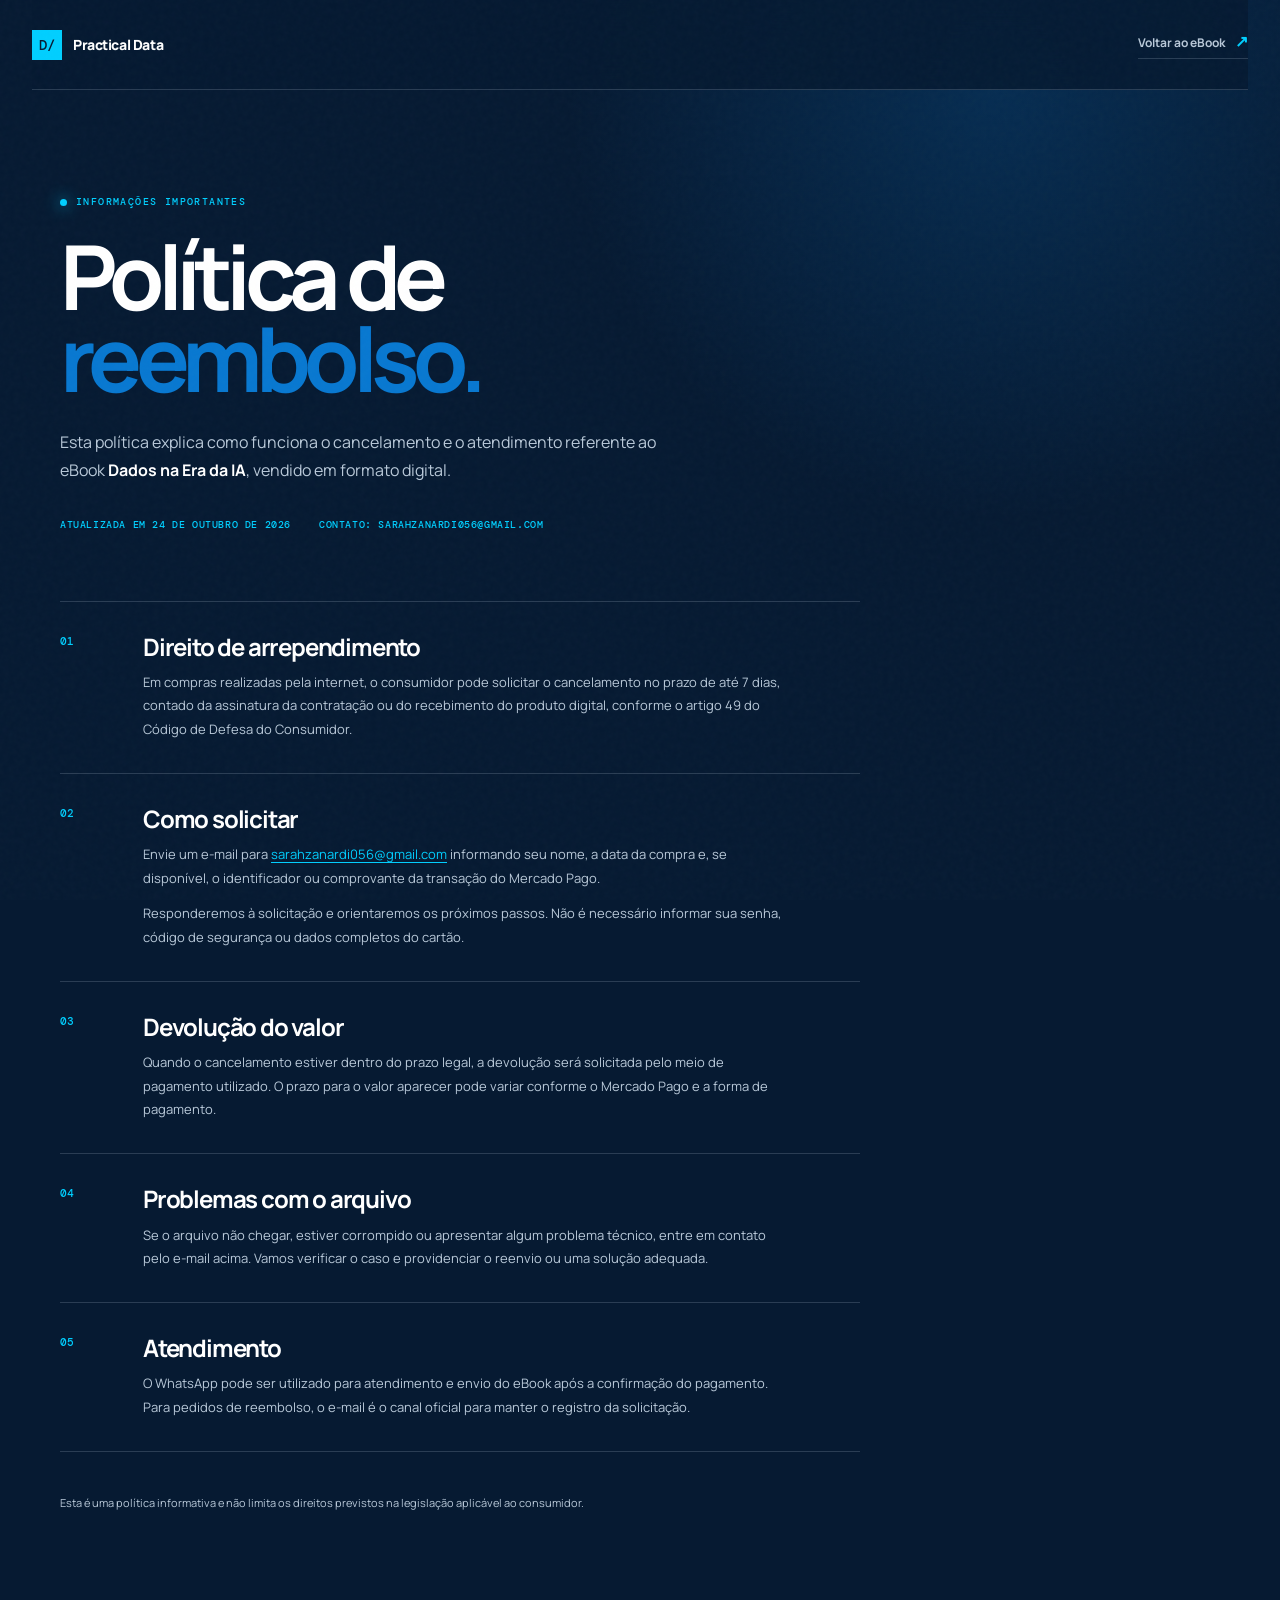
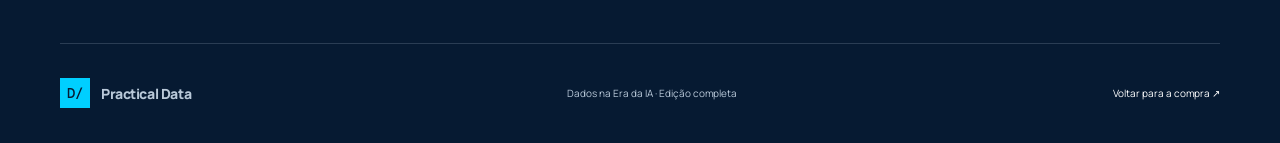
==== politica-reembolso.html @ a04f7b7a "Add refund policy and support contact" ====
<!doctype html>
<html lang="pt-BR">
  <head>
    <meta charset="UTF-8" />
    <meta name="viewport" content="width=device-width, initial-scale=1.0" />
    <meta name="description" content="Política de reembolso do eBook Dados na Era da IA." />
    <meta name="theme-color" content="#061A32" />
    <title>Política de reembolso | Dados na Era da IA</title>
    <link rel="icon" href="assets/social-card.svg" type="image/svg+xml" />
    <link rel="preconnect" href="https://fonts.googleapis.com" />
    <link rel="preconnect" href="https://fonts.gstatic.com" crossorigin />
    <link href="https://fonts.googleapis.com/css2?family=DM+Mono:wght@400;500&family=Manrope:wght@400;500;600;700;800&display=swap" rel="stylesheet" />
    <link rel="stylesheet" href="style.css" />
  </head>
  <body>
    <div class="noise" aria-hidden="true"></div>
    <header class="site-header">
      <a class="brand" href="index.html" aria-label="Voltar para a página inicial"><span class="brand-mark">D/</span><span>Practical Data</span></a>
      <a class="text-link" href="index.html">Voltar ao eBook <span>↗</span></a>
    </header>

    <main class="policy-page section-shell">
      <p class="eyebrow"><span class="eyebrow-dot"></span> informações importantes</p>
      <h1>Política de<br /><em>reembolso.</em></h1>
      <p class="policy-lead">Esta política explica como funciona o cancelamento e o atendimento referente ao eBook <strong>Dados na Era da IA</strong>, vendido em formato digital.</p>

      <div class="policy-meta"><span>Atualizada em 24 de outubro de 2026</span><span>Contato: sarahzanardi056@gmail.com</span></div>

      <section class="policy-content" aria-label="Política de reembolso">
        <article>
          <span class="policy-number">01</span>
          <h2>Direito de arrependimento</h2>
          <p>Em compras realizadas pela internet, o consumidor pode solicitar o cancelamento no prazo de até 7 dias, contado da assinatura da contratação ou do recebimento do produto digital, conforme o artigo 49 do Código de Defesa do Consumidor.</p>
        </article>

        <article>
          <span class="policy-number">02</span>
          <h2>Como solicitar</h2>
          <p>Envie um e-mail para <a href="mailto:sarahzanardi056@gmail.com">sarahzanardi056@gmail.com</a> informando seu nome, a data da compra e, se disponível, o identificador ou comprovante da transação do Mercado Pago.</p>
          <p>Responderemos à solicitação e orientaremos os próximos passos. Não é necessário informar sua senha, código de segurança ou dados completos do cartão.</p>
        </article>

        <article>
          <span class="policy-number">03</span>
          <h2>Devolução do valor</h2>
          <p>Quando o cancelamento estiver dentro do prazo legal, a devolução será solicitada pelo meio de pagamento utilizado. O prazo para o valor aparecer pode variar conforme o Mercado Pago e a forma de pagamento.</p>
        </article>

        <article>
          <span class="policy-number">04</span>
          <h2>Problemas com o arquivo</h2>
          <p>Se o arquivo não chegar, estiver corrompido ou apresentar algum problema técnico, entre em contato pelo e-mail acima. Vamos verificar o caso e providenciar o reenvio ou uma solução adequada.</p>
        </article>

        <article>
          <span class="policy-number">05</span>
          <h2>Atendimento</h2>
          <p>O WhatsApp pode ser utilizado para atendimento e envio do eBook após a confirmação do pagamento. Para pedidos de reembolso, o e-mail é o canal oficial para manter o registro da solicitação.</p>
        </article>
      </section>

      <p class="policy-note">Esta é uma política informativa e não limita os direitos previstos na legislação aplicável ao consumidor.</p>
    </main>

    <footer class="site-footer section-shell"><a class="brand" href="index.html"><span class="brand-mark">D/</span><span>Practical Data</span></a><p>Dados na Era da IA · Edição completa</p><a href="index.html#comprar">Voltar para a compra ↗</a></footer>
  </body>
</html>
---- style.css ----
:root {
  --ink: #ffffff;
  --muted: #b9c9d9;
  --paper: #061a32;
  --paper-light: #0b2747;
  --line: rgba(185, 201, 217, .2);
  --lime: #00cfff;
  --violet: #0878d1;
  --orange: #00cfff;
}

* { box-sizing: border-box; }
::selection { color: var(--paper); background: var(--lime); }
html { scroll-behavior: smooth; }
body { margin: 0; color: var(--ink); background: radial-gradient(circle at 78% 5%, rgba(8,120,209,.2), transparent 27rem), var(--paper); font-family: Manrope, Arial, sans-serif; overflow-x: hidden; }
.noise { pointer-events: none; position: fixed; inset: 0; z-index: 10; opacity: .035; background-image: url("data:image/svg+xml,%3Csvg viewBox='0 0 180 180' xmlns='http://www.w3.org/2000/svg'%3E%3Cfilter id='n'%3E%3CfeTurbulence type='fractalNoise' baseFrequency='.9' numOctaves='4' stitchTiles='stitch'/%3E%3C/filter%3E%3Crect width='100%25' height='100%25' filter='url(%23n)' opacity='.7'/%3E%3C/svg%3E"); }
a { color: inherit; text-decoration: none; }
.section-shell { width: min(1160px, calc(100% - 64px)); margin: 0 auto; }
.site-header { height: 90px; width: min(1280px, calc(100% - 64px)); margin: auto; display: flex; align-items: center; justify-content: space-between; border-bottom: 1px solid var(--line); position: sticky; top: 0; z-index: 5; background: rgba(6,26,50,.86); backdrop-filter: blur(18px); }
.brand { display: flex; align-items: center; gap: 11px; font-size: 14px; font-weight: 800; letter-spacing: -.03em; }
.brand-mark { display: grid; place-items: center; width: 30px; height: 30px; color: var(--paper); background: var(--lime); font: 500 14px/1 "DM Mono", monospace; }
.nav { display: flex; gap: 34px; align-items: center; color: var(--muted); font-size: 12px; font-weight: 600; }
.nav a { transition: color .2s ease; }
.nav a:hover, .site-footer a:hover { color: var(--lime); }
.nav-cta { color: var(--ink); border: 1px solid var(--line); padding: 12px 15px; transition: border-color .2s ease, background .2s ease; }.nav-cta:hover { color: var(--ink) !important; border-color: var(--lime); background: rgba(0,207,255,.08); }
.nav-cta span { color: var(--lime); margin-left: 15px; }
.menu-button { display: none; border: 0; background: none; color: var(--ink); font-size: 22px; }
.hero { min-height: 690px; display: grid; grid-template-columns: 1fr 1fr; align-items: center; gap: 50px; padding: 75px 0 100px; }
.eyebrow, .section-kicker, .price-label, .mini-label, .chapter-tag { font: 500 10px/1.4 "DM Mono", monospace; letter-spacing: .14em; text-transform: uppercase; }
.eyebrow { color: var(--lime); display: flex; align-items: center; gap: 9px; margin: 0 0 26px; }
.eyebrow-dot { width: 7px; height: 7px; background: var(--lime); border-radius: 50%; box-shadow: 0 0 15px var(--lime); }
h1, h2, h3, p { margin-top: 0; }
h1 { font-size: clamp(62px, 7vw, 102px); line-height: .92; letter-spacing: -.075em; margin-bottom: 28px; font-weight: 700; }
h1 em, h2 em { color: var(--violet); font-style: normal; }
.hero-text { max-width: 430px; color: var(--muted); font-size: 16px; line-height: 1.7; margin-bottom: 34px; }
.hero-actions { display: flex; gap: 24px; align-items: center; flex-wrap: wrap; }
.hero-meta { display: flex; gap: 24px; margin-top: 32px; color: var(--muted); }
.hero-meta span { display: grid; gap: 4px; padding-left: 12px; border-left: 1px solid var(--line); }
.hero-meta span:first-child { padding-left: 0; border-left: 0; }
.hero-meta strong { color: var(--ink); font: 500 12px "DM Mono", monospace; }
.hero-meta small { font-size: 9px; }
.button { display: inline-flex; align-items: center; justify-content: space-between; gap: 34px; min-width: 183px; padding: 16px 18px; font-size: 12px; font-weight: 800; transition: transform .2s ease, background .2s ease; }
.button:focus-visible, a:focus-visible, button:focus-visible { outline: 2px solid var(--orange); outline-offset: 4px; }
.button:hover { transform: translateY(-3px); }
.button-primary { color: var(--paper); background: var(--lime); }
.button-primary span { font-size: 20px; line-height: 10px; }
.text-link { color: var(--muted); font-size: 12px; font-weight: 700; border-bottom: 1px solid var(--line); padding-bottom: 6px; }
.text-link span { color: var(--lime); margin-left: 8px; font-size: 16px; }
.hero-proof { display: flex; align-items: stretch; gap: 24px; margin-top: 65px; color: var(--muted); font-size: 9px; line-height: 1.35; }
.proof-item { display: flex; align-items: center; gap: 8px; border-left: 1px solid var(--line); padding-left: 11px; }.proof-item:first-child { border-left: 0; padding-left: 0; }.proof-item strong { color: var(--lime); font: 500 11px "DM Mono", monospace; }.proof-item span { display: block; }
.hero-visual { height: 540px; position: relative; display: grid; place-items: center; }
.book { width: 292px; height: 405px; position: relative; z-index: 2; padding: 24px; display: flex; flex-direction: column; justify-content: space-between; color: var(--paper); background: linear-gradient(145deg, #00cfff, #0878d1); transform: rotate(7deg); box-shadow: 22px 24px 0 #04213d, 32px 35px 50px rgba(0,0,0,.35); }
.book::after { content: ""; position: absolute; left: -13px; top: 9px; bottom: 9px; width: 13px; background: #075a9f; transform: skewY(-24deg); transform-origin: right; }
.book-topline, .book-bottom { display: flex; justify-content: space-between; font: 500 9px/1.25 "DM Mono", monospace; letter-spacing: .08em; }
.book-title { font-size: 46px; line-height: .93; letter-spacing: -.09em; font-weight: 800; }
.book-title span { color: #061a32; }.book-chart { position: relative; display: flex; align-items: end; gap: 4px; height: 80px; padding: 10px 0; border-top: 1px solid rgba(6,26,50,.25); border-bottom: 1px solid rgba(6,26,50,.25); }
.book-chart span { width: 17px; background: rgba(6,26,50,.7); }.book-chart span:nth-child(1) { height: 24%; }.book-chart span:nth-child(2) { height: 43%; }.book-chart span:nth-child(3) { height: 38%; }.book-chart span:nth-child(4) { height: 74%; }.book-chart span:nth-child(5) { height: 57%; }.book-chart span:nth-child(6) { height: 92%; }.book-chart i { position: absolute; top: 29px; left: 0; width: 100%; border-top: 2px solid var(--violet); transform: rotate(-12deg); }
.orbit { position: absolute; border: 1px solid rgba(0,207,255,.35); border-radius: 50%; transform: rotate(-25deg); }
.orbit-one { width: 500px; height: 185px; }.orbit-two { width: 180px; height: 470px; transform: rotate(31deg); border-color: rgba(8,120,209,.35); }
.signal { position: absolute; z-index: 3; padding: 8px 10px; color: var(--lime); border: 1px solid rgba(0,207,255,.4); background: rgba(6,26,50,.86); font: 500 9px "DM Mono", monospace; letter-spacing: .08em; }
.signal-one { top: 80px; left: 4%; transform: rotate(-9deg); }.signal-two { right: 0; bottom: 90px; color: var(--violet); border-color: rgba(8,120,209,.5); transform: rotate(8deg); }
.book-shadow { position: absolute; width: 230px; height: 42px; bottom: 32px; border-radius: 50%; background: rgba(0,0,0,.35); filter: blur(20px); transform: rotate(-8deg); }
.floating-card { position: absolute; z-index: 4; display: grid; gap: 3px; padding: 13px 15px; width: 130px; background: var(--paper-light); border: 1px solid var(--line); box-shadow: 12px 13px 30px rgba(0,0,0,.18); transform: rotate(-4deg); }.floating-card strong { font-size: 18px; letter-spacing: -.06em; }.floating-card small { color: var(--muted); font-size: 9px; }.floating-card-top { top: 126px; right: 0; }.floating-card-bottom { left: 0; bottom: 78px; color: var(--ink); transform: rotate(5deg); }.floating-card-bottom strong { color: var(--lime); }
.ticker { overflow: hidden; border-top: 1px solid var(--line); border-bottom: 1px solid var(--line); padding: 19px 0; color: var(--lime); font: 500 11px "DM Mono", monospace; letter-spacing: .1em; white-space: nowrap; }
.ticker-track { display: flex; justify-content: space-around; min-width: 1150px; animation: marquee 25s linear infinite; }.ticker b { color: var(--violet); font-size: 15px; }
@keyframes marquee { to { transform: translateX(-25%); } }
.intro { padding: 135px 0 145px; }.section-kicker { color: var(--orange); margin-bottom: 34px; }.intro-content { display: grid; grid-template-columns: 1fr 1fr; gap: 12%; }.intro h2, .section-heading h2, .buy-copy h2 { font-size: clamp(43px, 5vw, 70px); line-height: .98; letter-spacing: -.075em; font-weight: 700; margin: 0; }.intro h2 span { color: var(--lime); }.intro-description { align-self: end; max-width: 380px; color: var(--muted); font-size: 14px; line-height: 1.8; }.intro-description strong { color: var(--ink); }.arrow-link { display: inline-block; margin-top: 23px; color: var(--ink); }
.audience-section { padding-bottom: 150px; }.audience-grid { display: grid; grid-template-columns: repeat(3, 1fr); gap: 12px; }.audience-card { min-height: 215px; padding: 24px; border-top: 1px solid var(--line); background: linear-gradient(140deg, rgba(255,255,255,.025), transparent); }.audience-card-accent { background: var(--violet); color: var(--paper); border-top-color: var(--violet); }.audience-index { color: var(--lime); font: 500 12px "DM Mono", monospace; }.audience-card-accent .audience-index { color: var(--paper); }.audience-card h3 { max-width: 230px; margin: 54px 0 12px; font-size: 19px; line-height: 1.05; letter-spacing: -.055em; }.audience-card p { max-width: 255px; color: var(--muted); font-size: 11px; line-height: 1.6; margin-bottom: 0; }.audience-card-accent p { color: rgba(6,26,50,.72); }
.content-section { padding: 0 0 150px; }.section-heading { display: flex; justify-content: space-between; gap: 40px; align-items: end; margin-bottom: 52px; }.section-heading p { max-width: 300px; color: var(--muted); font-size: 13px; line-height: 1.7; margin: 0 0 3px; }.chapter-grid { display: grid; grid-template-columns: repeat(4, 1fr); gap: 12px; }.chapter-card { position: relative; min-height: 300px; padding: 22px; border: 1px solid var(--line); display: flex; flex-direction: column; transition: background .25s ease, transform .25s ease; }.chapter-card:hover { background: var(--paper-light); transform: translateY(-5px); }.chapter-card-featured { color: var(--paper); background: var(--lime); border-color: var(--lime); }.chapter-card-featured:hover { background: #00b8e8; }.chapter-number { font: 500 11px "DM Mono", monospace; opacity: .65; }.chapter-icon { margin: 39px 0 auto; font-size: 31px; }.chapter-card h3 { max-width: 190px; font-size: 18px; line-height: 1.15; letter-spacing: -.05em; margin: 0 0 11px; }.chapter-card p { color: var(--muted); font-size: 11px; line-height: 1.6; margin: 0 0 23px; }.chapter-card-featured p { color: rgba(6,26,50,.7); }.chapter-tag { opacity: .65; }
.chapter-card h3 { min-height: 62px; }
.chapter-card p { min-height: 72px; }
.chapter-tag { margin-top: auto; }
.chapter-icon { margin: 39px 0 35px; }
.chapter-card h3, .audience-card h3 { text-wrap: balance; }
.audience-card { display: flex; flex-direction: column; }
.audience-card h3 { min-height: 40px; }
.audience-card p { min-height: 53px; }
.author-section { padding: 0 0 105px; }
.author-card { display: flex; align-items: center; gap: 24px; padding: 28px 32px; border-left: 2px solid var(--lime); background: rgba(255,255,255,.025); }
.author-photo { flex: 0 0 92px; width: 92px; height: 92px; object-fit: cover; object-position: center top; border: 2px solid var(--lime); border-radius: 50%; box-shadow: 0 0 0 7px rgba(0,207,255,.08); }
.author-copy { min-width: 0; }
.author-card .section-kicker { margin-bottom: 9px; }
.author-card h2 { margin: 0 0 5px; font-size: 25px; letter-spacing: -.06em; }
.author-card p { margin: 0 0 8px; color: var(--lime); font: 500 10px "DM Mono", monospace; letter-spacing: .08em; text-transform: uppercase; }
.author-card span { color: var(--muted); font-size: 12px; line-height: 1.6; }
.preview-section { padding: 0 0 150px; }
.preview-heading { margin-bottom: 42px; }
.preview-grid { display: grid; grid-template-columns: 1.12fr 1fr 1fr; gap: 14px; align-items: start; }
.preview-page { position: relative; margin: 0; padding: 10px 10px 18px; background: #fff; box-shadow: 0 18px 40px rgba(0,0,0,.18); transform: rotate(2deg); }
.preview-page:nth-child(2) { transform: rotate(-1deg); margin-top: 28px; }
.preview-page:nth-child(3) { transform: rotate(2.5deg); margin-top: 12px; }
.preview-page img { display: block; width: 100%; height: auto; }
.preview-page figcaption { position: absolute; right: 14px; bottom: 4px; color: #6f7f90; font: 500 9px "DM Mono", monospace; letter-spacing: .1em; text-transform: uppercase; }
.preview-footer { display: flex; align-items: center; justify-content: space-between; gap: 20px; margin-top: 34px; color: var(--muted); font: 500 10px "DM Mono", monospace; letter-spacing: .08em; text-transform: uppercase; }
.preview-footer .text-link { color: var(--ink); font: 700 12px Manrope, Arial, sans-serif; letter-spacing: 0; text-transform: none; }
.quote-section { padding: 115px 0 150px; position: relative; text-align: center; }.quote-mark { color: var(--violet); font: 800 120px/0.8 Georgia, serif; height: 60px; }.quote-section blockquote { margin: 0 auto 34px; font-size: clamp(30px, 4.2vw, 54px); line-height: 1.05; letter-spacing: -.07em; font-weight: 700; }.quote-section blockquote span { color: var(--lime); }.quote-line { width: 40px; height: 1px; margin: auto; background: var(--orange); }.quote-caption { color: var(--muted); font: 500 10px "DM Mono", monospace; letter-spacing: .1em; text-transform: uppercase; margin: 18px 0 0; }
.faq-section { padding: 0 0 150px; }
.faq-heading { margin-bottom: 38px; }
.faq-list { border-top: 1px solid var(--line); }
.faq-list details { border-bottom: 1px solid var(--line); }
.faq-list summary { display: flex; align-items: center; justify-content: space-between; gap: 20px; padding: 22px 0; color: var(--ink); font-size: 16px; font-weight: 700; cursor: pointer; list-style: none; }
.faq-list summary::-webkit-details-marker { display: none; }
.faq-list summary::after { content: "+"; color: var(--lime); font: 500 20px "DM Mono", monospace; }
.faq-list details[open] summary::after { content: "−"; }
.faq-list details p { max-width: 620px; padding: 0 45px 23px 0; color: var(--muted); font-size: 13px; line-height: 1.7; margin: 0; }
.trust-section { padding: 0 0 105px; }
.trust-card { display: grid; grid-template-columns: 1fr 1.25fr auto; gap: 36px; align-items: end; padding: 38px 42px; border: 1px solid var(--line); background: linear-gradient(135deg, rgba(0,207,255,.08), rgba(8,120,209,.08)); }
.trust-intro .section-kicker { margin-bottom: 18px; }
.trust-intro h2 { margin: 0 0 14px; font-size: clamp(30px, 4vw, 48px); line-height: .95; letter-spacing: -.07em; }
.trust-intro h2 em { color: var(--lime); font-style: normal; }
.trust-intro p { max-width: 265px; margin: 0; color: var(--muted); font-size: 12px; line-height: 1.65; }
.trust-points { display: grid; gap: 13px; }
.trust-points div { display: flex; align-items: center; gap: 15px; padding-bottom: 13px; border-bottom: 1px solid var(--line); color: var(--muted); font-size: 12px; }
.trust-points div:last-child { padding-bottom: 0; border-bottom: 0; }
.trust-points strong { color: var(--lime); font: 500 11px "DM Mono", monospace; }
.sample-link { white-space: nowrap; color: var(--ink); }
.buy-section { padding-bottom: 105px; }.buy-card { display: grid; grid-template-columns: 1fr 365px; min-height: 390px; background: var(--paper-light); border: 1px solid var(--line); }.buy-copy { padding: 50px; }.buy-copy .section-kicker { margin-bottom: 25px; }.buy-copy h2 { margin-bottom: 23px; }.buy-copy p { color: var(--muted); font-size: 13px; line-height: 1.7; max-width: 390px; }.buy-features { display: flex; flex-wrap: wrap; gap: 10px 20px; margin-top: 35px; color: var(--lime); font: 500 10px "DM Mono", monospace; text-transform: uppercase; }.buy-action { color: var(--paper); padding: 50px; background: var(--lime); display: flex; flex-direction: column; align-items: flex-start; }.buy-action .price-label { color: rgba(6,26,50,.65); }.price { margin: 20px 0 4px; font-size: 22px; letter-spacing: -.05em; }.price strong { font-size: 68px; line-height: .8; letter-spacing: -.1em; }.price sup { font-size: 25px; vertical-align: top; }.buy-action p { color: rgba(6,26,50,.67); font-size: 11px; margin-bottom: 23px; }.button-large { width: 100%; min-width: 0; background: var(--paper); color: var(--ink); }.buy-action small { margin-top: 17px; color: rgba(6,26,50,.65); font-size: 9px; }.site-footer { display: flex; align-items: center; justify-content: space-between; min-height: 100px; border-top: 1px solid var(--line); color: var(--muted); font-size: 10px; }.site-footer p { margin: 0; }.site-footer a:last-child { color: var(--ink); }
.manual-checkout { margin-top: 12px; padding: 42px 50px; border: 1px solid var(--line); background: rgba(255,255,255,.018); }.manual-heading { display: flex; align-items: end; justify-content: space-between; gap: 30px; margin-bottom: 34px; }.manual-heading .section-kicker { margin-bottom: 0; }.manual-heading h3 { margin: 0; font-size: clamp(27px, 3vw, 42px); line-height: .95; letter-spacing: -.07em; }.manual-heading em { color: var(--lime); font-style: normal; }.steps-grid { display: grid; grid-template-columns: repeat(3, 1fr); gap: 12px; }.step-card { min-height: 215px; padding: 20px; border: 1px solid var(--line); }.step-number { color: var(--orange); font: 500 11px "DM Mono", monospace; }.step-card h4 { margin: 45px 0 11px; font-size: 17px; letter-spacing: -.04em; }.step-card p { min-height: 54px; color: var(--muted); font-size: 11px; line-height: 1.6; }.step-card p strong { color: var(--ink); }.pix-row { display: flex; align-items: center; justify-content: space-between; gap: 8px; margin-top: 18px; padding: 8px 8px 8px 11px; background: var(--paper-light); }.pix-row code { color: var(--lime); font: 500 11px "DM Mono", monospace; letter-spacing: .04em; }.pix-row button { border: 0; padding: 7px 9px; color: var(--paper); background: var(--lime); font: 500 9px "DM Mono", monospace; cursor: pointer; }.copy-feedback { display: block; min-height: 14px; margin-top: 7px; color: var(--lime); font-size: 9px; }.step-link { display: inline-block; margin-top: 18px; color: var(--lime); border-bottom: 1px solid var(--line); padding-bottom: 5px; font-size: 11px; font-weight: 700; }.step-link span { margin-left: 5px; }.delivery-label { display: inline-block; margin-top: 18px; color: var(--lime); font: 500 9px "DM Mono", monospace; text-transform: uppercase; letter-spacing: .1em; }
.mobile-buy-bar { display: none; }
@media (max-width: 850px) { .section-shell, .site-header { width: min(100% - 40px, 600px); }.site-header { height: 74px; }.nav { display: none; }.nav.is-open { position: absolute; top: 74px; left: 0; right: 0; display: flex; flex-direction: column; align-items: stretch; gap: 0; padding: 8px; background: var(--paper-light); border: 1px solid var(--line); }.nav.is-open a { padding: 14px; }.nav.is-open .nav-cta { border: 0; }.menu-button { display: block; }.hero { min-height: auto; grid-template-columns: 1fr; padding: 80px 0 70px; }.hero-copy { text-align: left; }.hero-proof { margin-top: 50px; gap: 18px; }.hero-meta { gap: 15px; }.hero-visual { height: 500px; margin-top: 15px; }.floating-card-top { right: 2%; }.floating-card-bottom { left: 2%; }.intro, .quote-section { padding: 100px 0; }.intro-content { grid-template-columns: 1fr; gap: 40px; }.audience-section { padding-bottom: 100px; }.audience-grid { grid-template-columns: 1fr; }.audience-card { min-height: 180px; }.audience-card h3 { margin-top: 38px; }.section-heading { display: block; }.section-heading p { margin-top: 30px; }.chapter-grid { grid-template-columns: repeat(2, 1fr); }.preview-grid { grid-template-columns: 1.08fr 1fr; }.preview-page:nth-child(3) { display: none; }.trust-card { grid-template-columns: 1fr; gap: 28px; }.trust-intro p { max-width: 380px; }.sample-link { justify-self: start; }.buy-card { grid-template-columns: 1fr; }.buy-action { padding: 40px; }.manual-checkout { padding: 36px 28px; }.manual-heading { display: block; }.manual-heading .section-kicker { margin-bottom: 26px; }.steps-grid { grid-template-columns: 1fr; }.step-card { min-height: 180px; }.site-footer { gap: 20px; flex-wrap: wrap; padding: 30px 0; } }
@media (max-width: 480px) { body { padding-bottom: 68px; } h1 { font-size: 60px; }.hero-text { font-size: 14px; }.hero-proof { flex-wrap: wrap; gap: 14px; }.hero-meta { flex-wrap: wrap; gap: 14px; }.hero-meta span { min-width: 84px; }.hero-visual { transform: scale(.82); transform-origin: top center; height: 430px; margin-bottom: -45px; margin-left: -9%; margin-right: -9%; }.chapter-grid { grid-template-columns: 1fr; }.chapter-card { min-height: 250px; }.preview-section { padding-bottom: 100px; }.preview-grid { grid-template-columns: 1fr; gap: 26px; }.preview-page, .preview-page:nth-child(2), .preview-page:nth-child(3) { margin: 0 auto; max-width: 310px; }.preview-page:nth-child(2) { display: none; }.preview-footer { display: block; }.preview-footer .text-link { display: inline-block; margin-top: 16px; }.buy-copy { padding: 35px 28px; }.buy-action { padding: 35px 28px; }.site-footer { align-items: flex-start; flex-direction: column; }.mobile-buy-bar { position: fixed; z-index: 8; right: 14px; bottom: 14px; left: 14px; display: flex; align-items: center; justify-content: space-between; padding: 16px 18px; color: var(--paper); background: var(--lime); box-shadow: 0 12px 30px rgba(0,0,0,.28); font-size: 12px; font-weight: 800; }.mobile-buy-bar span { font-size: 19px; } }
@media (max-width: 480px) { .author-card { align-items: flex-start; padding: 24px; } .author-photo { flex-basis: 70px; width: 70px; height: 70px; } }
@media (max-width: 1150px) and (min-width: 851px) { .section-shell { width: min(100% - 52px, 1040px); }.hero { gap: 24px; }.chapter-grid { grid-template-columns: repeat(2, 1fr); }.chapter-card { min-height: 320px; } }
@media (max-width: 650px) { .section-shell, .site-header { width: calc(100% - 32px); }.chapter-grid { grid-template-columns: 1fr; }.chapter-card { min-height: 270px; }.hero { padding-top: 58px; }.hero-visual { height: 460px; }.author-card { gap: 18px; padding: 24px; }.author-photo { flex-basis: 78px; width: 78px; height: 78px; } }
@media (max-width: 480px) { h1 { font-size: clamp(48px, 15vw, 60px); }.hero-actions { align-items: stretch; }.hero-actions .button { width: 100%; }.hero-actions .text-link { align-self: flex-start; }.hero-visual { transform: scale(.76); margin-left: -16%; margin-right: -16%; }.faq-list summary { font-size: 14px; }.buy-action .price strong { font-size: 56px; }.author-card { display: grid; grid-template-columns: auto 1fr; }.author-copy { align-self: center; }.author-card h2 { font-size: 22px; }.author-card p { line-height: 1.5; } }

.skip-link { position: fixed; top: 12px; left: 12px; z-index: 20; padding: 10px 14px; color: var(--paper); background: var(--lime); font-size: 12px; font-weight: 800; transform: translateY(-150%); transition: transform .2s ease; }
.skip-link:focus { transform: translateY(0); }
.benefits-section { padding: 0 0 150px; }
.benefits-heading { margin-bottom: 42px; }
.benefits-grid { display: grid; grid-template-columns: repeat(3, 1fr); gap: 12px; }
.benefit-card { min-height: 210px; padding: 24px; border: 1px solid var(--line); background: linear-gradient(140deg, rgba(255,255,255,.025), transparent); transition: border-color .25s ease, background .25s ease, transform .25s ease; }
.benefit-card:hover { border-color: rgba(0,207,255,.55); background: rgba(0,207,255,.06); transform: translateY(-4px); }
.benefit-index { color: var(--lime); font: 500 11px "DM Mono", monospace; }
.benefit-card h3 { max-width: 230px; margin: 58px 0 12px; font-size: 19px; line-height: 1.05; letter-spacing: -.055em; }
.benefit-card p { max-width: 275px; margin: 0; color: var(--muted); font-size: 11px; line-height: 1.6; }
@media (max-width: 850px) { .benefits-section { padding-bottom: 100px; }.benefits-grid { grid-template-columns: 1fr; }.benefit-card { min-height: 180px; }.benefit-card h3 { margin-top: 38px; } }
@media (prefers-reduced-motion: reduce) { *, *::before, *::after { scroll-behavior: auto !important; animation-duration: .001ms !important; animation-iteration-count: 1 !important; transition-duration: .001ms !important; } }
.policy-page { padding: 105px 0 130px; }
.policy-page h1 { max-width: 720px; margin-bottom: 28px; }
.policy-lead { max-width: 620px; color: var(--muted); font-size: 16px; line-height: 1.75; }
.policy-lead strong, .policy-content strong { color: var(--ink); }
.policy-meta { display: flex; flex-wrap: wrap; gap: 12px 28px; margin: 34px 0 70px; color: var(--lime); font: 500 10px "DM Mono", monospace; letter-spacing: .06em; text-transform: uppercase; }
.policy-content { max-width: 800px; border-top: 1px solid var(--line); }
.policy-content article { display: grid; grid-template-columns: 55px 1fr; column-gap: 28px; padding: 32px 0; border-bottom: 1px solid var(--line); }
.policy-number { color: var(--lime); font: 500 11px "DM Mono", monospace; }
.policy-content h2 { margin: 0 0 12px; color: var(--ink); font-size: 24px; line-height: 1.05; letter-spacing: -.05em; }
.policy-content p { grid-column: 2; max-width: 650px; margin: 0 0 12px; color: var(--muted); font-size: 13px; line-height: 1.8; }
.policy-content p:last-child { margin-bottom: 0; }
.policy-content a { color: var(--lime); text-decoration: underline; text-underline-offset: 3px; }
.policy-note { max-width: 700px; margin: 42px 0 0; color: var(--muted); font-size: 11px; line-height: 1.7; }
.site-footer a { transition: color .2s ease; }
@media (max-width: 650px) { .policy-page { padding: 70px 0 95px; }.policy-meta { margin-bottom: 48px; line-height: 1.6; }.policy-content article { grid-template-columns: 35px 1fr; column-gap: 15px; }.policy-content h2 { font-size: 20px; }.policy-content p { grid-column: 2; font-size: 12px; }.policy-note { margin-top: 32px; } }
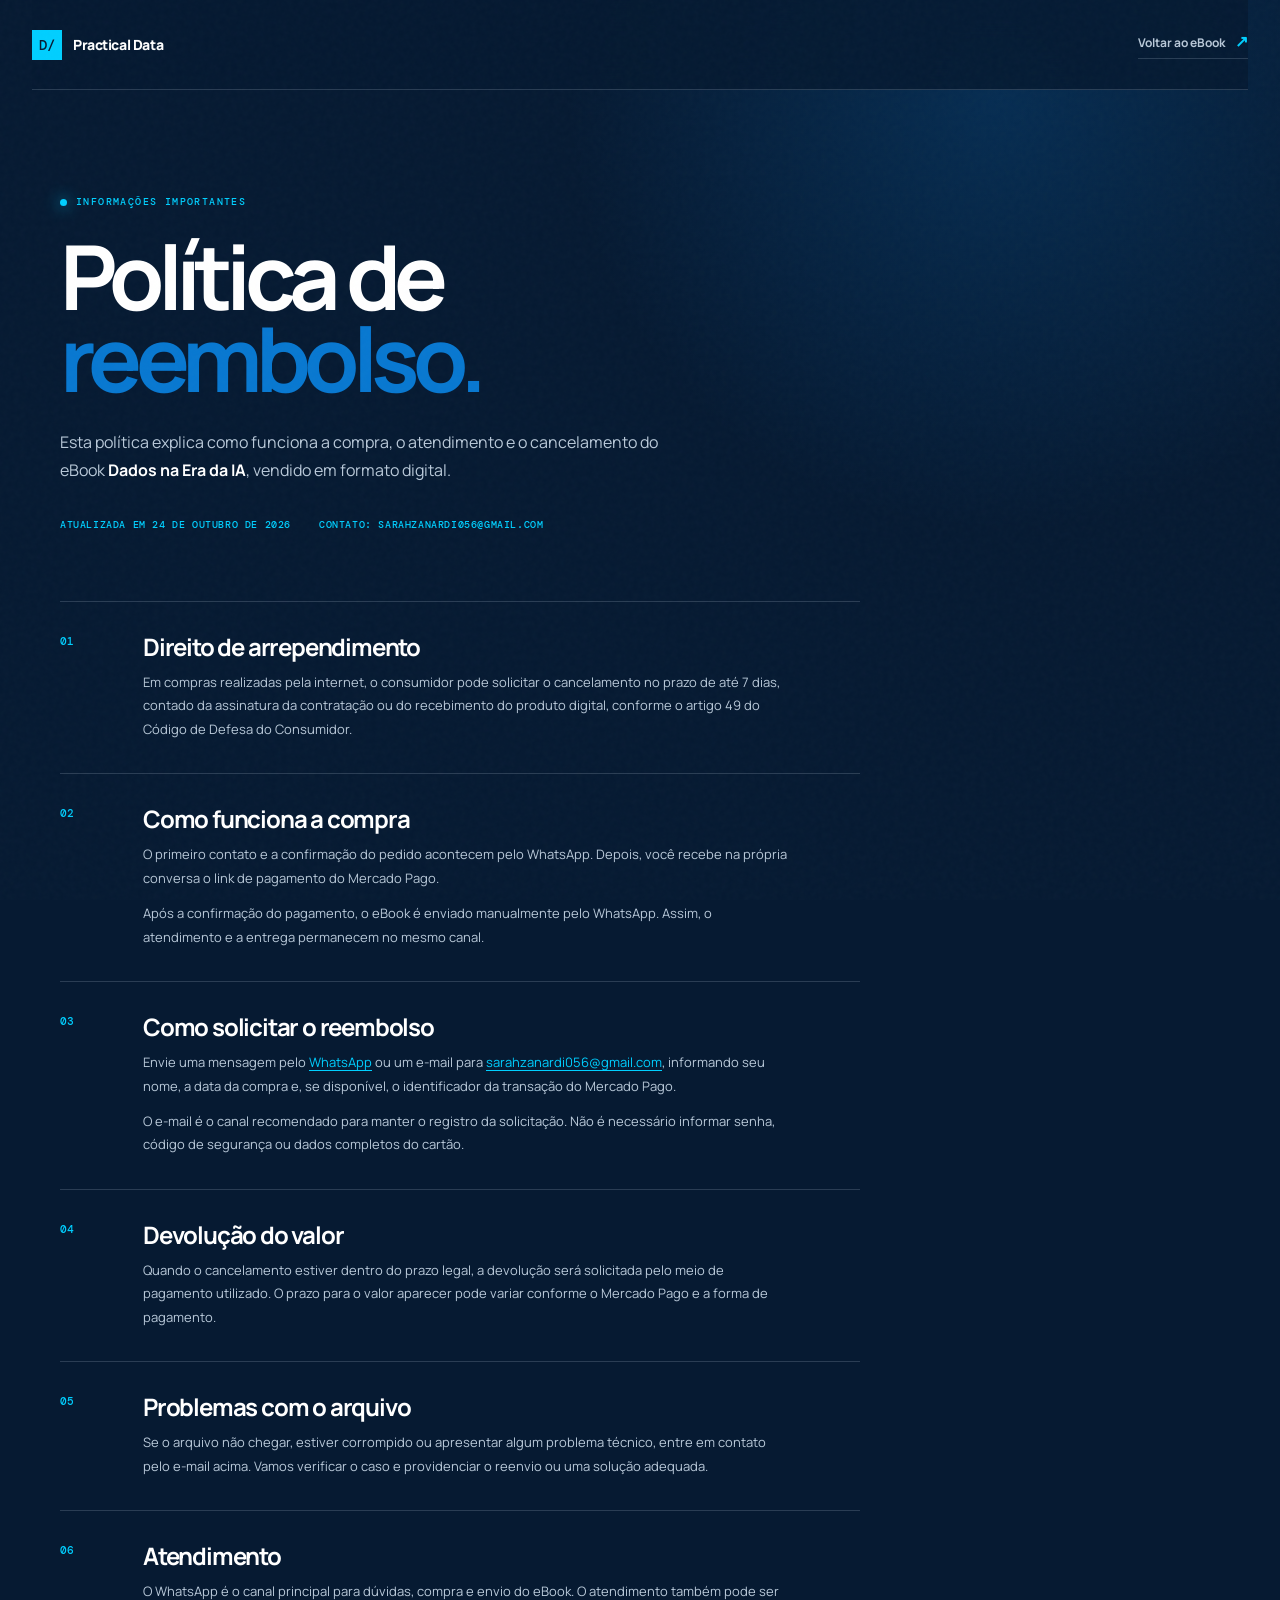
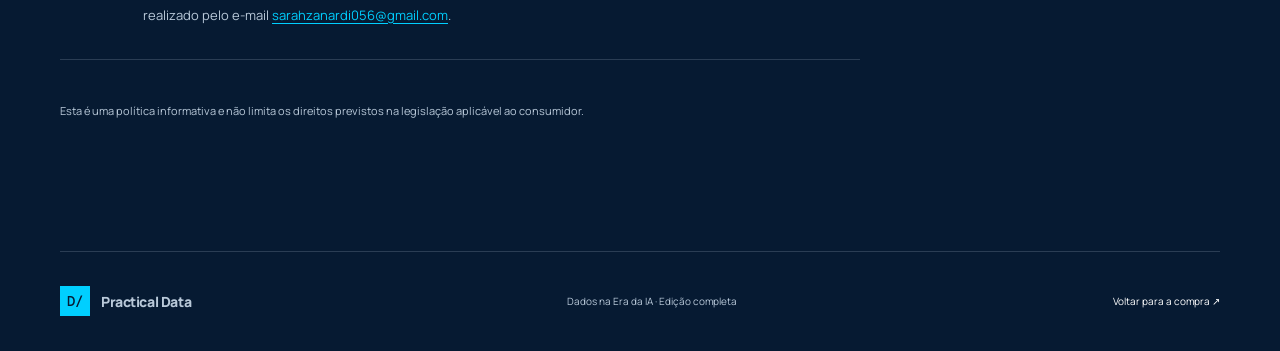
==== commit 66531b7b: "Align refund policy with WhatsApp checkout" ====
--- a/politica-reembolso.html
+++ b/politica-reembolso.html
@@ -22,7 +22,7 @@
     <main class="policy-page section-shell">
       <p class="eyebrow"><span class="eyebrow-dot"></span> informações importantes</p>
       <h1>Política de<br /><em>reembolso.</em></h1>
-      <p class="policy-lead">Esta política explica como funciona o cancelamento e o atendimento referente ao eBook <strong>Dados na Era da IA</strong>, vendido em formato digital.</p>
+      <p class="policy-lead">Esta política explica como funciona a compra, o atendimento e o cancelamento do eBook <strong>Dados na Era da IA</strong>, vendido em formato digital.</p>
 
       <div class="policy-meta"><span>Atualizada em 24 de outubro de 2026</span><span>Contato: sarahzanardi056@gmail.com</span></div>
 
@@ -35,27 +35,34 @@
 
         <article>
           <span class="policy-number">02</span>
-          <h2>Como solicitar</h2>
-          <p>Envie um e-mail para <a href="mailto:sarahzanardi056@gmail.com">sarahzanardi056@gmail.com</a> informando seu nome, a data da compra e, se disponível, o identificador ou comprovante da transação do Mercado Pago.</p>
-          <p>Responderemos à solicitação e orientaremos os próximos passos. Não é necessário informar sua senha, código de segurança ou dados completos do cartão.</p>
+          <h2>Como funciona a compra</h2>
+          <p>O primeiro contato e a confirmação do pedido acontecem pelo WhatsApp. Depois, você recebe na própria conversa o link de pagamento do Mercado Pago.</p>
+          <p>Após a confirmação do pagamento, o eBook é enviado manualmente pelo WhatsApp. Assim, o atendimento e a entrega permanecem no mesmo canal.</p>
         </article>
 
         <article>
           <span class="policy-number">03</span>
+          <h2>Como solicitar o reembolso</h2>
+          <p>Envie uma mensagem pelo <a href="https://wa.me/5519992789275" target="_blank" rel="noopener">WhatsApp</a> ou um e-mail para <a href="mailto:sarahzanardi056@gmail.com">sarahzanardi056@gmail.com</a>, informando seu nome, a data da compra e, se disponível, o identificador da transação do Mercado Pago.</p>
+          <p>O e-mail é o canal recomendado para manter o registro da solicitação. Não é necessário informar senha, código de segurança ou dados completos do cartão.</p>
+        </article>
+
+        <article>
+          <span class="policy-number">04</span>
           <h2>Devolução do valor</h2>
           <p>Quando o cancelamento estiver dentro do prazo legal, a devolução será solicitada pelo meio de pagamento utilizado. O prazo para o valor aparecer pode variar conforme o Mercado Pago e a forma de pagamento.</p>
         </article>
 
         <article>
-          <span class="policy-number">04</span>
+          <span class="policy-number">05</span>
           <h2>Problemas com o arquivo</h2>
           <p>Se o arquivo não chegar, estiver corrompido ou apresentar algum problema técnico, entre em contato pelo e-mail acima. Vamos verificar o caso e providenciar o reenvio ou uma solução adequada.</p>
         </article>
 
         <article>
-          <span class="policy-number">05</span>
+          <span class="policy-number">06</span>
           <h2>Atendimento</h2>
-          <p>O WhatsApp pode ser utilizado para atendimento e envio do eBook após a confirmação do pagamento. Para pedidos de reembolso, o e-mail é o canal oficial para manter o registro da solicitação.</p>
+          <p>O WhatsApp é o canal principal para dúvidas, compra e envio do eBook. O atendimento também pode ser realizado pelo e-mail <a href="mailto:sarahzanardi056@gmail.com">sarahzanardi056@gmail.com</a>.</p>
         </article>
       </section>
 
--- a/style.css
+++ b/style.css
@@ -124,6 +124,13 @@
 @media (max-width: 650px) { .section-shell, .site-header { width: calc(100% - 32px); }.chapter-grid { grid-template-columns: 1fr; }.chapter-card { min-height: 270px; }.hero { padding-top: 58px; }.hero-visual { height: 460px; }.author-card { gap: 18px; padding: 24px; }.author-photo { flex-basis: 78px; width: 78px; height: 78px; } }
 @media (max-width: 480px) { h1 { font-size: clamp(48px, 15vw, 60px); }.hero-actions { align-items: stretch; }.hero-actions .button { width: 100%; }.hero-actions .text-link { align-self: flex-start; }.hero-visual { transform: scale(.76); margin-left: -16%; margin-right: -16%; }.faq-list summary { font-size: 14px; }.buy-action .price strong { font-size: 56px; }.author-card { display: grid; grid-template-columns: auto 1fr; }.author-copy { align-self: center; }.author-card h2 { font-size: 22px; }.author-card p { line-height: 1.5; } }
 
+@media (max-width: 900px) {
+  html, body { max-width: 100%; overflow-x: hidden; }
+  .audience-grid { grid-template-columns: 1fr; }
+  .audience-card { width: 100%; min-height: 190px; }
+  .audience-card h3 { margin-top: 34px; }
+}
+
 .skip-link { position: fixed; top: 12px; left: 12px; z-index: 20; padding: 10px 14px; color: var(--paper); background: var(--lime); font-size: 12px; font-weight: 800; transform: translateY(-150%); transition: transform .2s ease; }
 .skip-link:focus { transform: translateY(0); }
 .benefits-section { padding: 0 0 150px; }
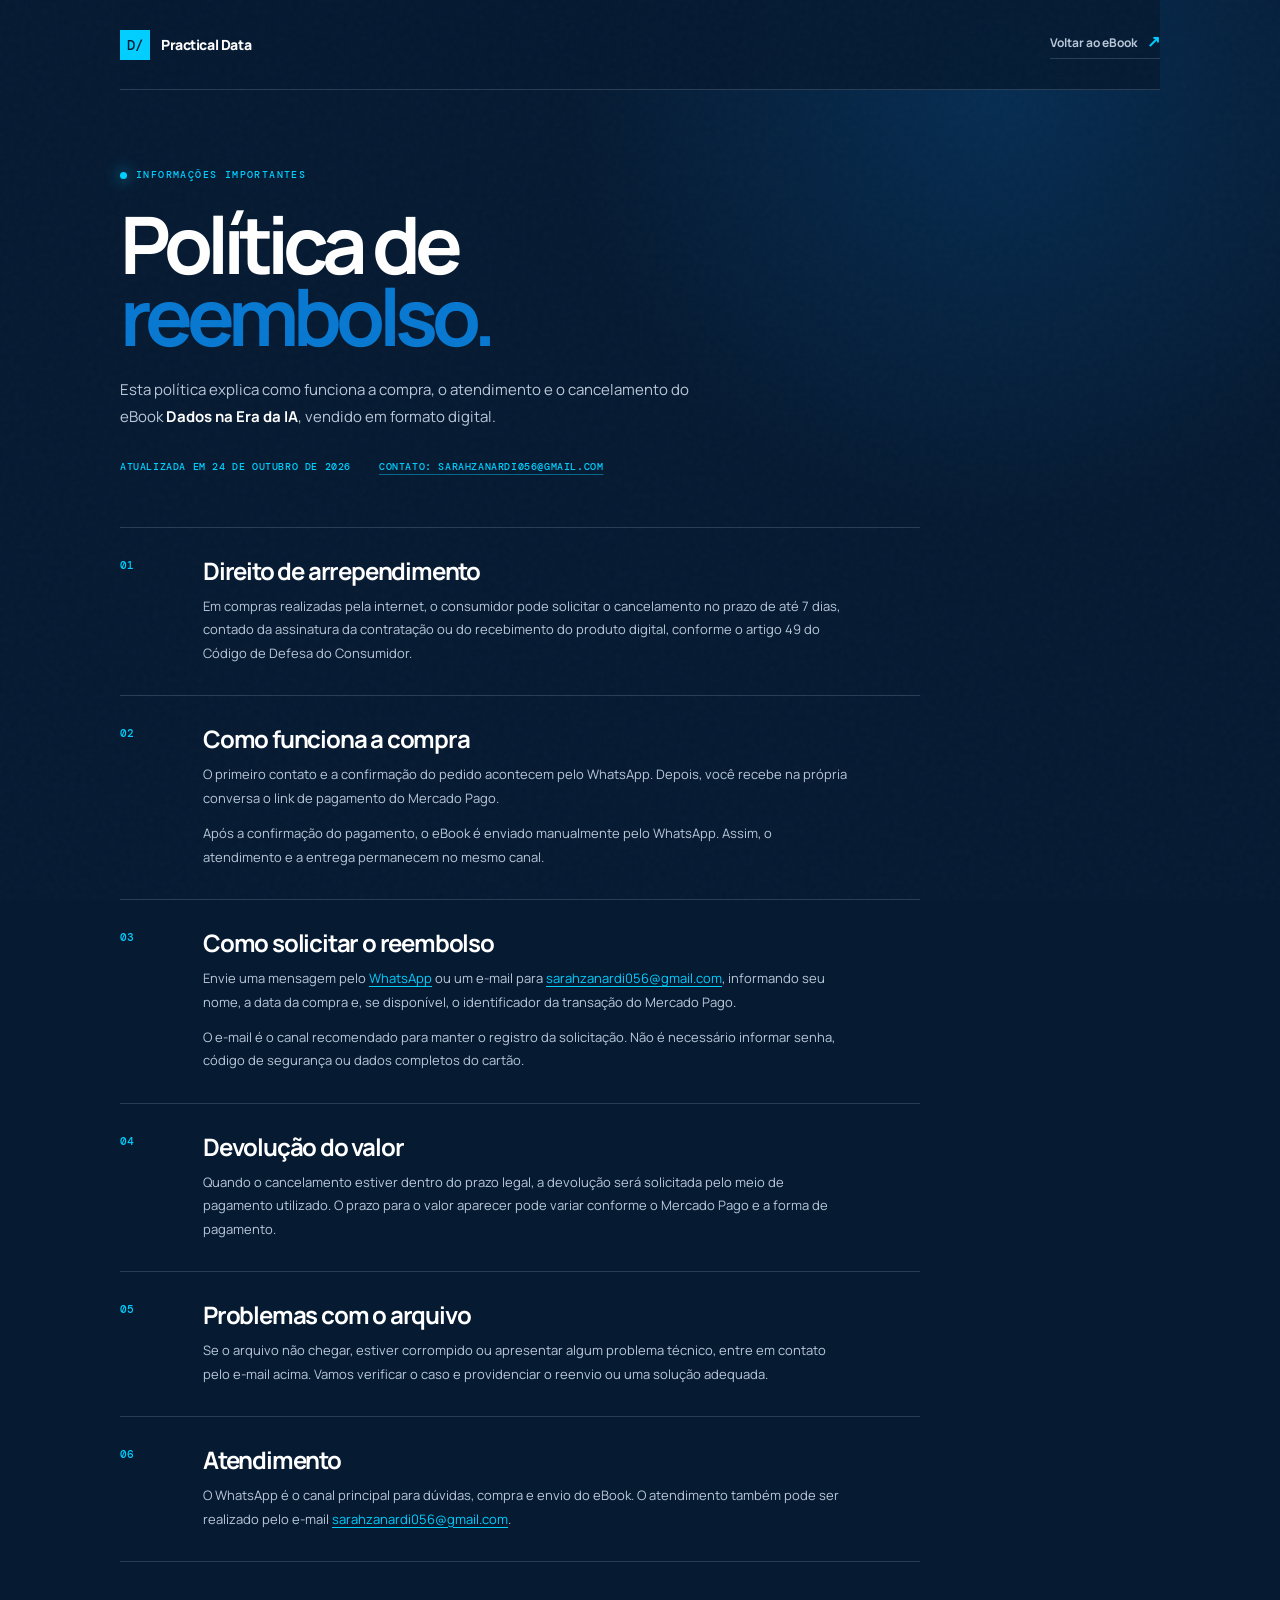
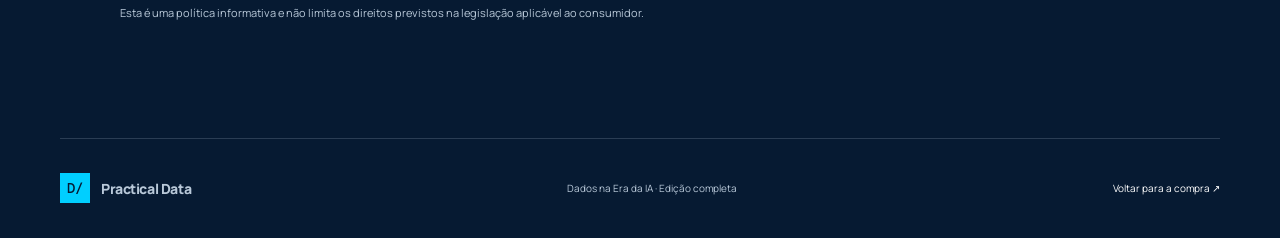
==== commit 4b6dd80f: "Refine refund policy layout" ====
--- a/politica-reembolso.html
+++ b/politica-reembolso.html
@@ -14,17 +14,17 @@
   </head>
   <body>
     <div class="noise" aria-hidden="true"></div>
-    <header class="site-header">
+    <header class="site-header policy-header">
       <a class="brand" href="index.html" aria-label="Voltar para a página inicial"><span class="brand-mark">D/</span><span>Practical Data</span></a>
       <a class="text-link" href="index.html">Voltar ao eBook <span>↗</span></a>
     </header>
 
-    <main class="policy-page section-shell">
+    <main class="policy-page">
       <p class="eyebrow"><span class="eyebrow-dot"></span> informações importantes</p>
       <h1>Política de<br /><em>reembolso.</em></h1>
       <p class="policy-lead">Esta política explica como funciona a compra, o atendimento e o cancelamento do eBook <strong>Dados na Era da IA</strong>, vendido em formato digital.</p>
 
-      <div class="policy-meta"><span>Atualizada em 24 de outubro de 2026</span><span>Contato: sarahzanardi056@gmail.com</span></div>
+      <div class="policy-meta"><span>Atualizada em 24 de outubro de 2026</span><a href="mailto:sarahzanardi056@gmail.com">Contato: sarahzanardi056@gmail.com</a></div>
 
       <section class="policy-content" aria-label="Política de reembolso">
         <article>
--- a/style.css
+++ b/style.css
@@ -143,13 +143,15 @@
 .benefit-card p { max-width: 275px; margin: 0; color: var(--muted); font-size: 11px; line-height: 1.6; }
 @media (max-width: 850px) { .benefits-section { padding-bottom: 100px; }.benefits-grid { grid-template-columns: 1fr; }.benefit-card { min-height: 180px; }.benefit-card h3 { margin-top: 38px; } }
 @media (prefers-reduced-motion: reduce) { *, *::before, *::after { scroll-behavior: auto !important; animation-duration: .001ms !important; animation-iteration-count: 1 !important; transition-duration: .001ms !important; } }
-.policy-page { padding: 105px 0 130px; }
-.policy-page h1 { max-width: 720px; margin-bottom: 28px; }
-.policy-lead { max-width: 620px; color: var(--muted); font-size: 16px; line-height: 1.75; }
+.policy-header, .policy-page { width: min(1040px, calc(100% - 64px)); margin-right: auto; margin-left: auto; }
+.policy-page { padding: 78px 0 115px; }
+.policy-page h1 { max-width: 680px; margin-bottom: 25px; font-size: clamp(56px, 6.2vw, 86px); line-height: .91; }
+.policy-lead { max-width: 600px; color: var(--muted); font-size: 15px; line-height: 1.75; }
 .policy-lead strong, .policy-content strong { color: var(--ink); }
-.policy-meta { display: flex; flex-wrap: wrap; gap: 12px 28px; margin: 34px 0 70px; color: var(--lime); font: 500 10px "DM Mono", monospace; letter-spacing: .06em; text-transform: uppercase; }
+.policy-meta { display: flex; flex-wrap: wrap; gap: 12px 28px; margin: 30px 0 54px; color: var(--lime); font: 500 10px "DM Mono", monospace; letter-spacing: .06em; text-transform: uppercase; }
+.policy-meta a { color: inherit; text-decoration: underline; text-decoration-color: rgba(0,207,255,.45); text-underline-offset: 4px; }
 .policy-content { max-width: 800px; border-top: 1px solid var(--line); }
-.policy-content article { display: grid; grid-template-columns: 55px 1fr; column-gap: 28px; padding: 32px 0; border-bottom: 1px solid var(--line); }
+.policy-content article { display: grid; grid-template-columns: 55px 1fr; column-gap: 28px; padding: 30px 0; border-bottom: 1px solid var(--line); }
 .policy-number { color: var(--lime); font: 500 11px "DM Mono", monospace; }
 .policy-content h2 { margin: 0 0 12px; color: var(--ink); font-size: 24px; line-height: 1.05; letter-spacing: -.05em; }
 .policy-content p { grid-column: 2; max-width: 650px; margin: 0 0 12px; color: var(--muted); font-size: 13px; line-height: 1.8; }
@@ -157,4 +159,4 @@
 .policy-content a { color: var(--lime); text-decoration: underline; text-underline-offset: 3px; }
 .policy-note { max-width: 700px; margin: 42px 0 0; color: var(--muted); font-size: 11px; line-height: 1.7; }
 .site-footer a { transition: color .2s ease; }
-@media (max-width: 650px) { .policy-page { padding: 70px 0 95px; }.policy-meta { margin-bottom: 48px; line-height: 1.6; }.policy-content article { grid-template-columns: 35px 1fr; column-gap: 15px; }.policy-content h2 { font-size: 20px; }.policy-content p { grid-column: 2; font-size: 12px; }.policy-note { margin-top: 32px; } }
+@media (max-width: 650px) { .policy-header, .policy-page { width: calc(100% - 32px); }.policy-page { padding: 58px 0 88px; }.policy-page h1 { font-size: clamp(48px, 15vw, 62px); }.policy-lead { font-size: 14px; }.policy-meta { margin-bottom: 42px; line-height: 1.7; }.policy-content article { grid-template-columns: 35px 1fr; column-gap: 15px; }.policy-content h2 { font-size: 20px; }.policy-content p { grid-column: 2; font-size: 12px; }.policy-note { margin-top: 32px; } }
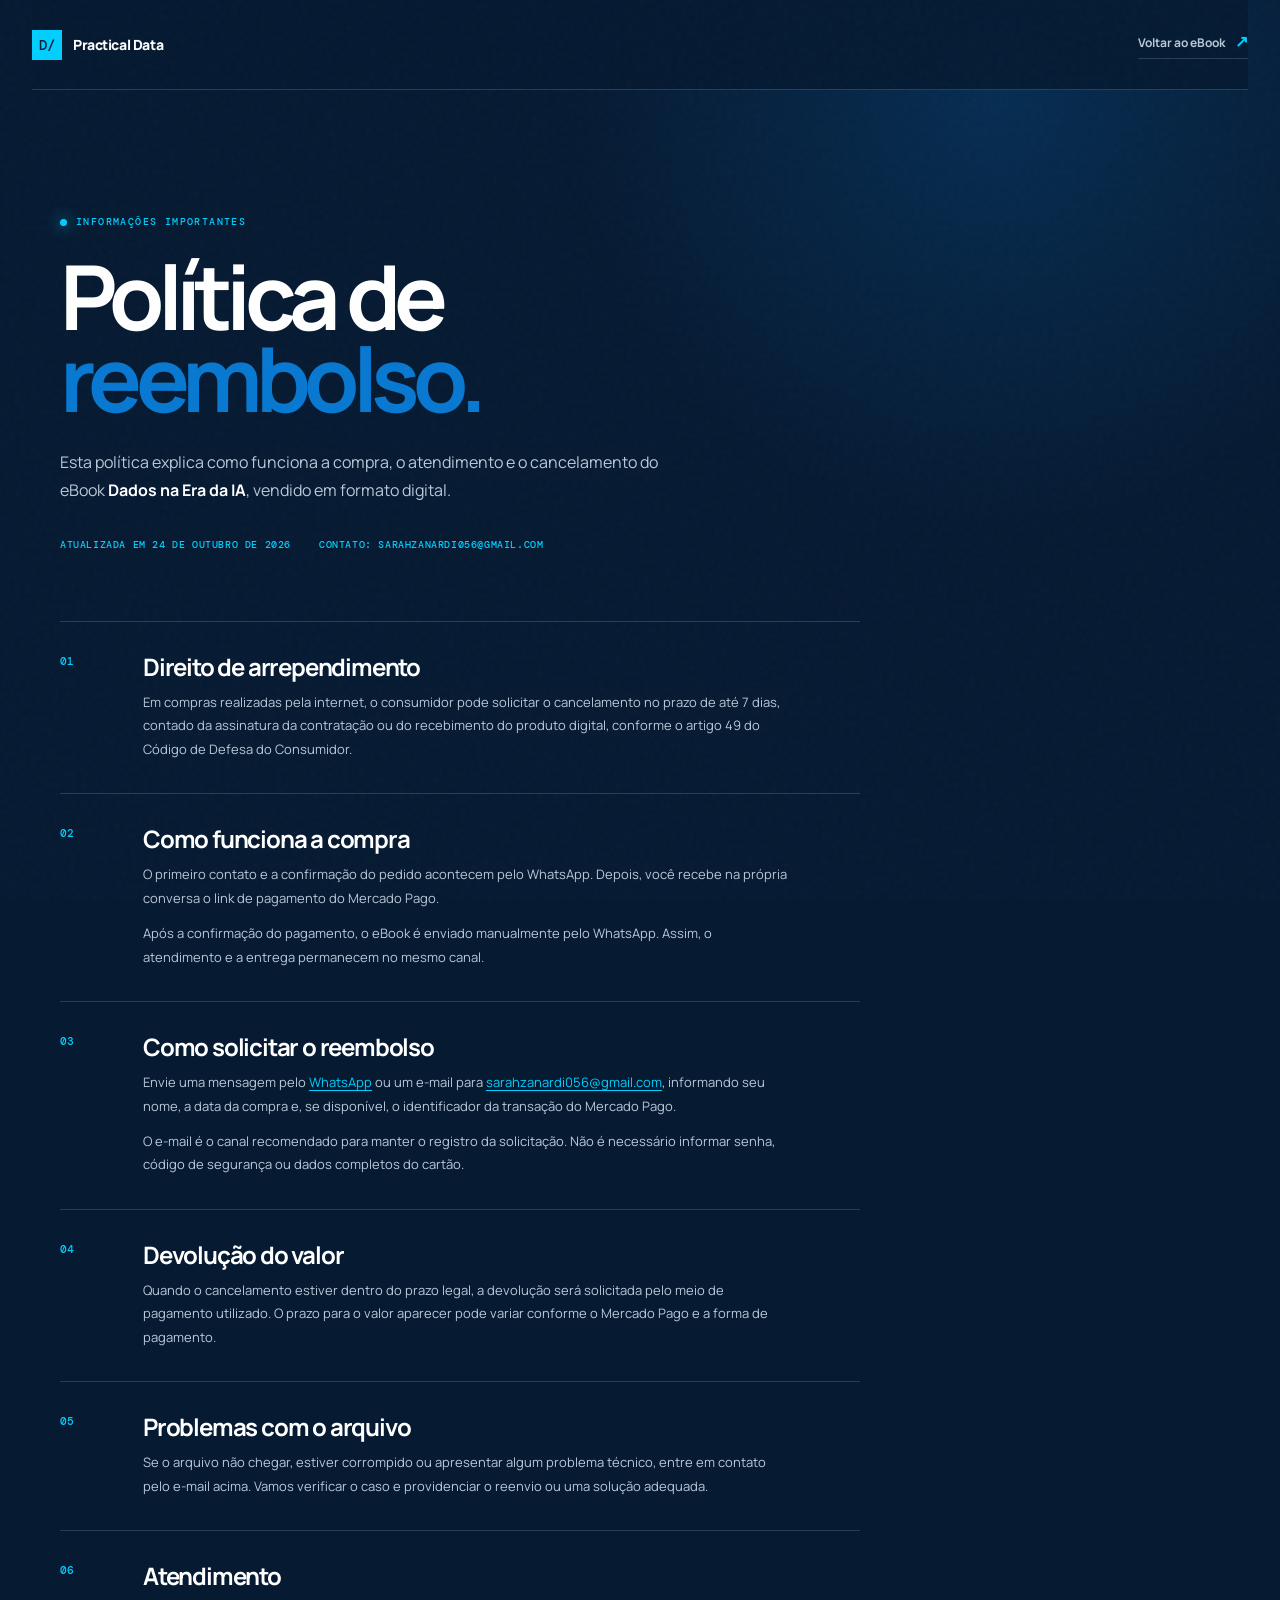
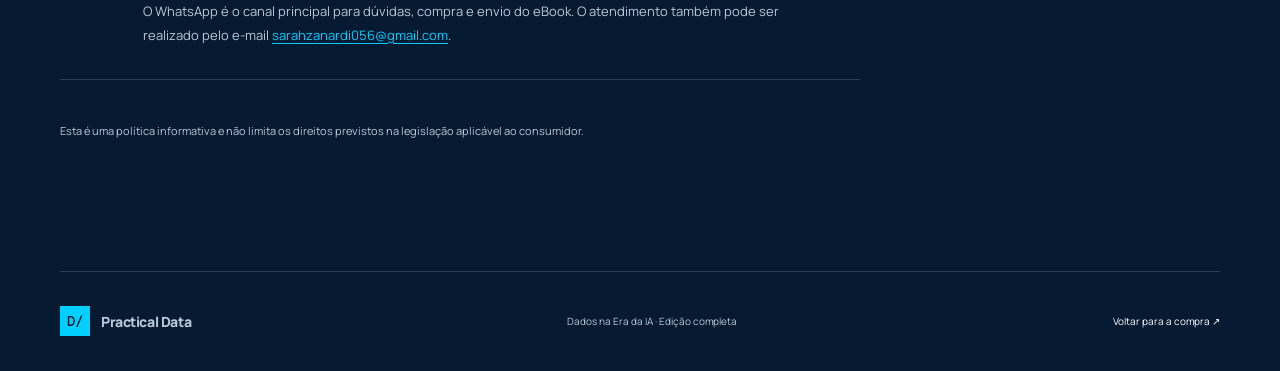
==== commit 4956ce41: "Restore layout and add policy header spacing" ====
--- a/politica-reembolso.html
+++ b/politica-reembolso.html
@@ -14,17 +14,17 @@
   </head>
   <body>
     <div class="noise" aria-hidden="true"></div>
-    <header class="site-header policy-header">
+    <header class="site-header">
       <a class="brand" href="index.html" aria-label="Voltar para a página inicial"><span class="brand-mark">D/</span><span>Practical Data</span></a>
       <a class="text-link" href="index.html">Voltar ao eBook <span>↗</span></a>
     </header>
 
-    <main class="policy-page">
+    <main class="policy-page section-shell">
       <p class="eyebrow"><span class="eyebrow-dot"></span> informações importantes</p>
       <h1>Política de<br /><em>reembolso.</em></h1>
       <p class="policy-lead">Esta política explica como funciona a compra, o atendimento e o cancelamento do eBook <strong>Dados na Era da IA</strong>, vendido em formato digital.</p>
 
-      <div class="policy-meta"><span>Atualizada em 24 de outubro de 2026</span><a href="mailto:sarahzanardi056@gmail.com">Contato: sarahzanardi056@gmail.com</a></div>
+      <div class="policy-meta"><span>Atualizada em 24 de outubro de 2026</span><span>Contato: sarahzanardi056@gmail.com</span></div>
 
       <section class="policy-content" aria-label="Política de reembolso">
         <article>
--- a/style.css
+++ b/style.css
@@ -143,15 +143,13 @@
 .benefit-card p { max-width: 275px; margin: 0; color: var(--muted); font-size: 11px; line-height: 1.6; }
 @media (max-width: 850px) { .benefits-section { padding-bottom: 100px; }.benefits-grid { grid-template-columns: 1fr; }.benefit-card { min-height: 180px; }.benefit-card h3 { margin-top: 38px; } }
 @media (prefers-reduced-motion: reduce) { *, *::before, *::after { scroll-behavior: auto !important; animation-duration: .001ms !important; animation-iteration-count: 1 !important; transition-duration: .001ms !important; } }
-.policy-header, .policy-page { width: min(1040px, calc(100% - 64px)); margin-right: auto; margin-left: auto; }
-.policy-page { padding: 78px 0 115px; }
-.policy-page h1 { max-width: 680px; margin-bottom: 25px; font-size: clamp(56px, 6.2vw, 86px); line-height: .91; }
-.policy-lead { max-width: 600px; color: var(--muted); font-size: 15px; line-height: 1.75; }
+.policy-page { padding: 125px 0 130px; }
+.policy-page h1 { max-width: 720px; margin-bottom: 28px; }
+.policy-lead { max-width: 620px; color: var(--muted); font-size: 16px; line-height: 1.75; }
 .policy-lead strong, .policy-content strong { color: var(--ink); }
-.policy-meta { display: flex; flex-wrap: wrap; gap: 12px 28px; margin: 30px 0 54px; color: var(--lime); font: 500 10px "DM Mono", monospace; letter-spacing: .06em; text-transform: uppercase; }
-.policy-meta a { color: inherit; text-decoration: underline; text-decoration-color: rgba(0,207,255,.45); text-underline-offset: 4px; }
+.policy-meta { display: flex; flex-wrap: wrap; gap: 12px 28px; margin: 34px 0 70px; color: var(--lime); font: 500 10px "DM Mono", monospace; letter-spacing: .06em; text-transform: uppercase; }
 .policy-content { max-width: 800px; border-top: 1px solid var(--line); }
-.policy-content article { display: grid; grid-template-columns: 55px 1fr; column-gap: 28px; padding: 30px 0; border-bottom: 1px solid var(--line); }
+.policy-content article { display: grid; grid-template-columns: 55px 1fr; column-gap: 28px; padding: 32px 0; border-bottom: 1px solid var(--line); }
 .policy-number { color: var(--lime); font: 500 11px "DM Mono", monospace; }
 .policy-content h2 { margin: 0 0 12px; color: var(--ink); font-size: 24px; line-height: 1.05; letter-spacing: -.05em; }
 .policy-content p { grid-column: 2; max-width: 650px; margin: 0 0 12px; color: var(--muted); font-size: 13px; line-height: 1.8; }
@@ -159,4 +157,4 @@
 .policy-content a { color: var(--lime); text-decoration: underline; text-underline-offset: 3px; }
 .policy-note { max-width: 700px; margin: 42px 0 0; color: var(--muted); font-size: 11px; line-height: 1.7; }
 .site-footer a { transition: color .2s ease; }
-@media (max-width: 650px) { .policy-header, .policy-page { width: calc(100% - 32px); }.policy-page { padding: 58px 0 88px; }.policy-page h1 { font-size: clamp(48px, 15vw, 62px); }.policy-lead { font-size: 14px; }.policy-meta { margin-bottom: 42px; line-height: 1.7; }.policy-content article { grid-template-columns: 35px 1fr; column-gap: 15px; }.policy-content h2 { font-size: 20px; }.policy-content p { grid-column: 2; font-size: 12px; }.policy-note { margin-top: 32px; } }
+@media (max-width: 650px) { .policy-page { padding: 92px 0 95px; }.policy-meta { margin-bottom: 48px; line-height: 1.6; }.policy-content article { grid-template-columns: 35px 1fr; column-gap: 15px; }.policy-content h2 { font-size: 20px; }.policy-content p { grid-column: 2; font-size: 12px; }.policy-note { margin-top: 32px; } }
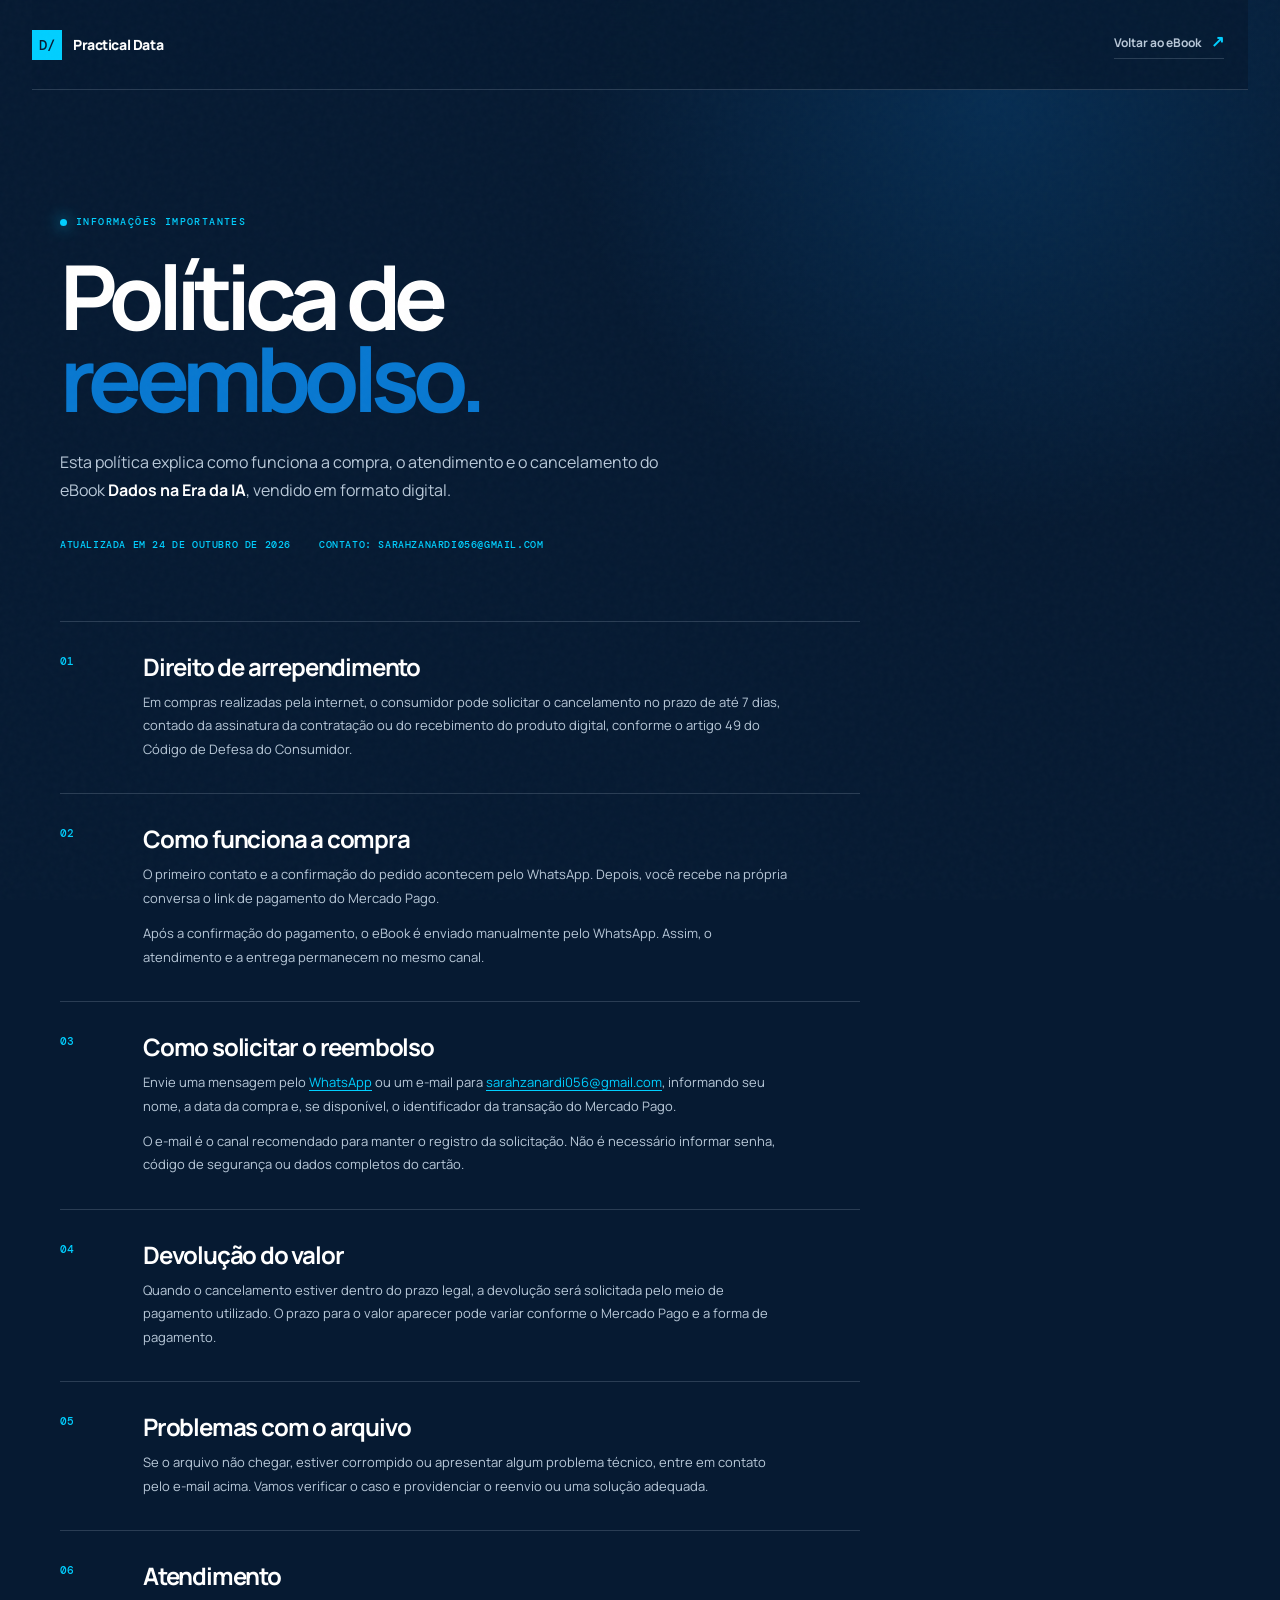
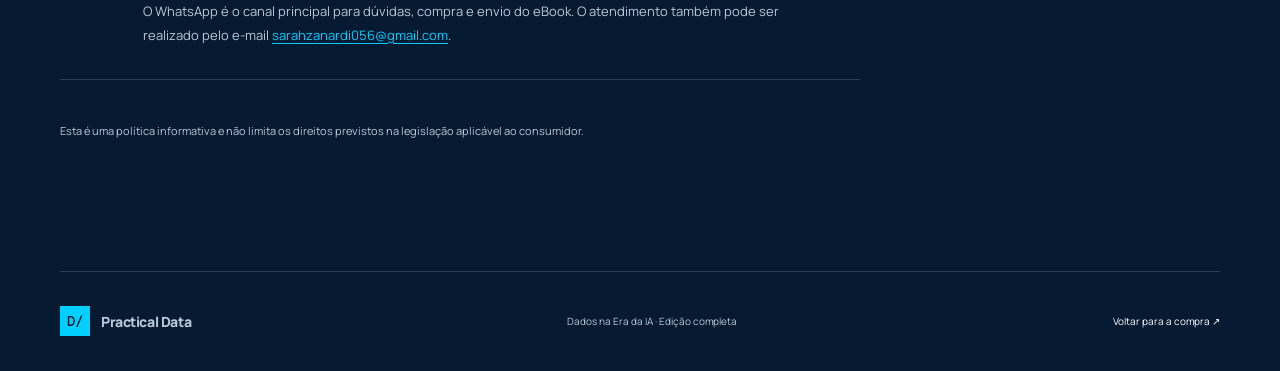
==== commit 7ff48d80: "Add spacing to audience section and policy header" ====
--- a/politica-reembolso.html
+++ b/politica-reembolso.html
@@ -14,7 +14,7 @@
   </head>
   <body>
     <div class="noise" aria-hidden="true"></div>
-    <header class="site-header">
+    <header class="site-header policy-header">
       <a class="brand" href="index.html" aria-label="Voltar para a página inicial"><span class="brand-mark">D/</span><span>Practical Data</span></a>
       <a class="text-link" href="index.html">Voltar ao eBook <span>↗</span></a>
     </header>
--- a/style.css
+++ b/style.css
@@ -65,7 +65,7 @@
 .ticker-track { display: flex; justify-content: space-around; min-width: 1150px; animation: marquee 25s linear infinite; }.ticker b { color: var(--violet); font-size: 15px; }
 @keyframes marquee { to { transform: translateX(-25%); } }
 .intro { padding: 135px 0 145px; }.section-kicker { color: var(--orange); margin-bottom: 34px; }.intro-content { display: grid; grid-template-columns: 1fr 1fr; gap: 12%; }.intro h2, .section-heading h2, .buy-copy h2 { font-size: clamp(43px, 5vw, 70px); line-height: .98; letter-spacing: -.075em; font-weight: 700; margin: 0; }.intro h2 span { color: var(--lime); }.intro-description { align-self: end; max-width: 380px; color: var(--muted); font-size: 14px; line-height: 1.8; }.intro-description strong { color: var(--ink); }.arrow-link { display: inline-block; margin-top: 23px; color: var(--ink); }
-.audience-section { padding-bottom: 150px; }.audience-grid { display: grid; grid-template-columns: repeat(3, 1fr); gap: 12px; }.audience-card { min-height: 215px; padding: 24px; border-top: 1px solid var(--line); background: linear-gradient(140deg, rgba(255,255,255,.025), transparent); }.audience-card-accent { background: var(--violet); color: var(--paper); border-top-color: var(--violet); }.audience-index { color: var(--lime); font: 500 12px "DM Mono", monospace; }.audience-card-accent .audience-index { color: var(--paper); }.audience-card h3 { max-width: 230px; margin: 54px 0 12px; font-size: 19px; line-height: 1.05; letter-spacing: -.055em; }.audience-card p { max-width: 255px; color: var(--muted); font-size: 11px; line-height: 1.6; margin-bottom: 0; }.audience-card-accent p { color: rgba(6,26,50,.72); }
+.audience-section { padding: 72px 0 150px; }.audience-grid { display: grid; grid-template-columns: repeat(3, 1fr); gap: 12px; }.audience-card { min-height: 215px; padding: 24px; border-top: 1px solid var(--line); background: linear-gradient(140deg, rgba(255,255,255,.025), transparent); }.audience-card-accent { background: var(--violet); color: var(--paper); border-top-color: var(--violet); }.audience-index { color: var(--lime); font: 500 12px "DM Mono", monospace; }.audience-card-accent .audience-index { color: var(--paper); }.audience-card h3 { max-width: 230px; margin: 54px 0 12px; font-size: 19px; line-height: 1.05; letter-spacing: -.055em; }.audience-card p { max-width: 255px; color: var(--muted); font-size: 11px; line-height: 1.6; margin-bottom: 0; }.audience-card-accent p { color: rgba(6,26,50,.72); }
 .content-section { padding: 0 0 150px; }.section-heading { display: flex; justify-content: space-between; gap: 40px; align-items: end; margin-bottom: 52px; }.section-heading p { max-width: 300px; color: var(--muted); font-size: 13px; line-height: 1.7; margin: 0 0 3px; }.chapter-grid { display: grid; grid-template-columns: repeat(4, 1fr); gap: 12px; }.chapter-card { position: relative; min-height: 300px; padding: 22px; border: 1px solid var(--line); display: flex; flex-direction: column; transition: background .25s ease, transform .25s ease; }.chapter-card:hover { background: var(--paper-light); transform: translateY(-5px); }.chapter-card-featured { color: var(--paper); background: var(--lime); border-color: var(--lime); }.chapter-card-featured:hover { background: #00b8e8; }.chapter-number { font: 500 11px "DM Mono", monospace; opacity: .65; }.chapter-icon { margin: 39px 0 auto; font-size: 31px; }.chapter-card h3 { max-width: 190px; font-size: 18px; line-height: 1.15; letter-spacing: -.05em; margin: 0 0 11px; }.chapter-card p { color: var(--muted); font-size: 11px; line-height: 1.6; margin: 0 0 23px; }.chapter-card-featured p { color: rgba(6,26,50,.7); }.chapter-tag { opacity: .65; }
 .chapter-card h3 { min-height: 62px; }
 .chapter-card p { min-height: 72px; }
@@ -117,7 +117,7 @@
 .buy-section { padding-bottom: 105px; }.buy-card { display: grid; grid-template-columns: 1fr 365px; min-height: 390px; background: var(--paper-light); border: 1px solid var(--line); }.buy-copy { padding: 50px; }.buy-copy .section-kicker { margin-bottom: 25px; }.buy-copy h2 { margin-bottom: 23px; }.buy-copy p { color: var(--muted); font-size: 13px; line-height: 1.7; max-width: 390px; }.buy-features { display: flex; flex-wrap: wrap; gap: 10px 20px; margin-top: 35px; color: var(--lime); font: 500 10px "DM Mono", monospace; text-transform: uppercase; }.buy-action { color: var(--paper); padding: 50px; background: var(--lime); display: flex; flex-direction: column; align-items: flex-start; }.buy-action .price-label { color: rgba(6,26,50,.65); }.price { margin: 20px 0 4px; font-size: 22px; letter-spacing: -.05em; }.price strong { font-size: 68px; line-height: .8; letter-spacing: -.1em; }.price sup { font-size: 25px; vertical-align: top; }.buy-action p { color: rgba(6,26,50,.67); font-size: 11px; margin-bottom: 23px; }.button-large { width: 100%; min-width: 0; background: var(--paper); color: var(--ink); }.buy-action small { margin-top: 17px; color: rgba(6,26,50,.65); font-size: 9px; }.site-footer { display: flex; align-items: center; justify-content: space-between; min-height: 100px; border-top: 1px solid var(--line); color: var(--muted); font-size: 10px; }.site-footer p { margin: 0; }.site-footer a:last-child { color: var(--ink); }
 .manual-checkout { margin-top: 12px; padding: 42px 50px; border: 1px solid var(--line); background: rgba(255,255,255,.018); }.manual-heading { display: flex; align-items: end; justify-content: space-between; gap: 30px; margin-bottom: 34px; }.manual-heading .section-kicker { margin-bottom: 0; }.manual-heading h3 { margin: 0; font-size: clamp(27px, 3vw, 42px); line-height: .95; letter-spacing: -.07em; }.manual-heading em { color: var(--lime); font-style: normal; }.steps-grid { display: grid; grid-template-columns: repeat(3, 1fr); gap: 12px; }.step-card { min-height: 215px; padding: 20px; border: 1px solid var(--line); }.step-number { color: var(--orange); font: 500 11px "DM Mono", monospace; }.step-card h4 { margin: 45px 0 11px; font-size: 17px; letter-spacing: -.04em; }.step-card p { min-height: 54px; color: var(--muted); font-size: 11px; line-height: 1.6; }.step-card p strong { color: var(--ink); }.pix-row { display: flex; align-items: center; justify-content: space-between; gap: 8px; margin-top: 18px; padding: 8px 8px 8px 11px; background: var(--paper-light); }.pix-row code { color: var(--lime); font: 500 11px "DM Mono", monospace; letter-spacing: .04em; }.pix-row button { border: 0; padding: 7px 9px; color: var(--paper); background: var(--lime); font: 500 9px "DM Mono", monospace; cursor: pointer; }.copy-feedback { display: block; min-height: 14px; margin-top: 7px; color: var(--lime); font-size: 9px; }.step-link { display: inline-block; margin-top: 18px; color: var(--lime); border-bottom: 1px solid var(--line); padding-bottom: 5px; font-size: 11px; font-weight: 700; }.step-link span { margin-left: 5px; }.delivery-label { display: inline-block; margin-top: 18px; color: var(--lime); font: 500 9px "DM Mono", monospace; text-transform: uppercase; letter-spacing: .1em; }
 .mobile-buy-bar { display: none; }
-@media (max-width: 850px) { .section-shell, .site-header { width: min(100% - 40px, 600px); }.site-header { height: 74px; }.nav { display: none; }.nav.is-open { position: absolute; top: 74px; left: 0; right: 0; display: flex; flex-direction: column; align-items: stretch; gap: 0; padding: 8px; background: var(--paper-light); border: 1px solid var(--line); }.nav.is-open a { padding: 14px; }.nav.is-open .nav-cta { border: 0; }.menu-button { display: block; }.hero { min-height: auto; grid-template-columns: 1fr; padding: 80px 0 70px; }.hero-copy { text-align: left; }.hero-proof { margin-top: 50px; gap: 18px; }.hero-meta { gap: 15px; }.hero-visual { height: 500px; margin-top: 15px; }.floating-card-top { right: 2%; }.floating-card-bottom { left: 2%; }.intro, .quote-section { padding: 100px 0; }.intro-content { grid-template-columns: 1fr; gap: 40px; }.audience-section { padding-bottom: 100px; }.audience-grid { grid-template-columns: 1fr; }.audience-card { min-height: 180px; }.audience-card h3 { margin-top: 38px; }.section-heading { display: block; }.section-heading p { margin-top: 30px; }.chapter-grid { grid-template-columns: repeat(2, 1fr); }.preview-grid { grid-template-columns: 1.08fr 1fr; }.preview-page:nth-child(3) { display: none; }.trust-card { grid-template-columns: 1fr; gap: 28px; }.trust-intro p { max-width: 380px; }.sample-link { justify-self: start; }.buy-card { grid-template-columns: 1fr; }.buy-action { padding: 40px; }.manual-checkout { padding: 36px 28px; }.manual-heading { display: block; }.manual-heading .section-kicker { margin-bottom: 26px; }.steps-grid { grid-template-columns: 1fr; }.step-card { min-height: 180px; }.site-footer { gap: 20px; flex-wrap: wrap; padding: 30px 0; } }
+@media (max-width: 850px) { .section-shell, .site-header { width: min(100% - 40px, 600px); }.site-header { height: 74px; }.nav { display: none; }.nav.is-open { position: absolute; top: 74px; left: 0; right: 0; display: flex; flex-direction: column; align-items: stretch; gap: 0; padding: 8px; background: var(--paper-light); border: 1px solid var(--line); }.nav.is-open a { padding: 14px; }.nav.is-open .nav-cta { border: 0; }.menu-button { display: block; }.hero { min-height: auto; grid-template-columns: 1fr; padding: 80px 0 70px; }.hero-copy { text-align: left; }.hero-proof { margin-top: 50px; gap: 18px; }.hero-meta { gap: 15px; }.hero-visual { height: 500px; margin-top: 15px; }.floating-card-top { right: 2%; }.floating-card-bottom { left: 2%; }.intro, .quote-section { padding: 100px 0; }.intro-content { grid-template-columns: 1fr; gap: 40px; }.audience-section { padding: 56px 0 100px; }.audience-grid { grid-template-columns: 1fr; }.audience-card { min-height: 180px; }.audience-card h3 { margin-top: 38px; }.section-heading { display: block; }.section-heading p { margin-top: 30px; }.chapter-grid { grid-template-columns: repeat(2, 1fr); }.preview-grid { grid-template-columns: 1.08fr 1fr; }.preview-page:nth-child(3) { display: none; }.trust-card { grid-template-columns: 1fr; gap: 28px; }.trust-intro p { max-width: 380px; }.sample-link { justify-self: start; }.buy-card { grid-template-columns: 1fr; }.buy-action { padding: 40px; }.manual-checkout { padding: 36px 28px; }.manual-heading { display: block; }.manual-heading .section-kicker { margin-bottom: 26px; }.steps-grid { grid-template-columns: 1fr; }.step-card { min-height: 180px; }.site-footer { gap: 20px; flex-wrap: wrap; padding: 30px 0; } }
 @media (max-width: 480px) { body { padding-bottom: 68px; } h1 { font-size: 60px; }.hero-text { font-size: 14px; }.hero-proof { flex-wrap: wrap; gap: 14px; }.hero-meta { flex-wrap: wrap; gap: 14px; }.hero-meta span { min-width: 84px; }.hero-visual { transform: scale(.82); transform-origin: top center; height: 430px; margin-bottom: -45px; margin-left: -9%; margin-right: -9%; }.chapter-grid { grid-template-columns: 1fr; }.chapter-card { min-height: 250px; }.preview-section { padding-bottom: 100px; }.preview-grid { grid-template-columns: 1fr; gap: 26px; }.preview-page, .preview-page:nth-child(2), .preview-page:nth-child(3) { margin: 0 auto; max-width: 310px; }.preview-page:nth-child(2) { display: none; }.preview-footer { display: block; }.preview-footer .text-link { display: inline-block; margin-top: 16px; }.buy-copy { padding: 35px 28px; }.buy-action { padding: 35px 28px; }.site-footer { align-items: flex-start; flex-direction: column; }.mobile-buy-bar { position: fixed; z-index: 8; right: 14px; bottom: 14px; left: 14px; display: flex; align-items: center; justify-content: space-between; padding: 16px 18px; color: var(--paper); background: var(--lime); box-shadow: 0 12px 30px rgba(0,0,0,.28); font-size: 12px; font-weight: 800; }.mobile-buy-bar span { font-size: 19px; } }
 @media (max-width: 480px) { .author-card { align-items: flex-start; padding: 24px; } .author-photo { flex-basis: 70px; width: 70px; height: 70px; } }
 @media (max-width: 1150px) and (min-width: 851px) { .section-shell { width: min(100% - 52px, 1040px); }.hero { gap: 24px; }.chapter-grid { grid-template-columns: repeat(2, 1fr); }.chapter-card { min-height: 320px; } }
@@ -144,6 +144,7 @@
 @media (max-width: 850px) { .benefits-section { padding-bottom: 100px; }.benefits-grid { grid-template-columns: 1fr; }.benefit-card { min-height: 180px; }.benefit-card h3 { margin-top: 38px; } }
 @media (prefers-reduced-motion: reduce) { *, *::before, *::after { scroll-behavior: auto !important; animation-duration: .001ms !important; animation-iteration-count: 1 !important; transition-duration: .001ms !important; } }
 .policy-page { padding: 125px 0 130px; }
+.policy-header .text-link { margin-right: 24px; }
 .policy-page h1 { max-width: 720px; margin-bottom: 28px; }
 .policy-lead { max-width: 620px; color: var(--muted); font-size: 16px; line-height: 1.75; }
 .policy-lead strong, .policy-content strong { color: var(--ink); }
